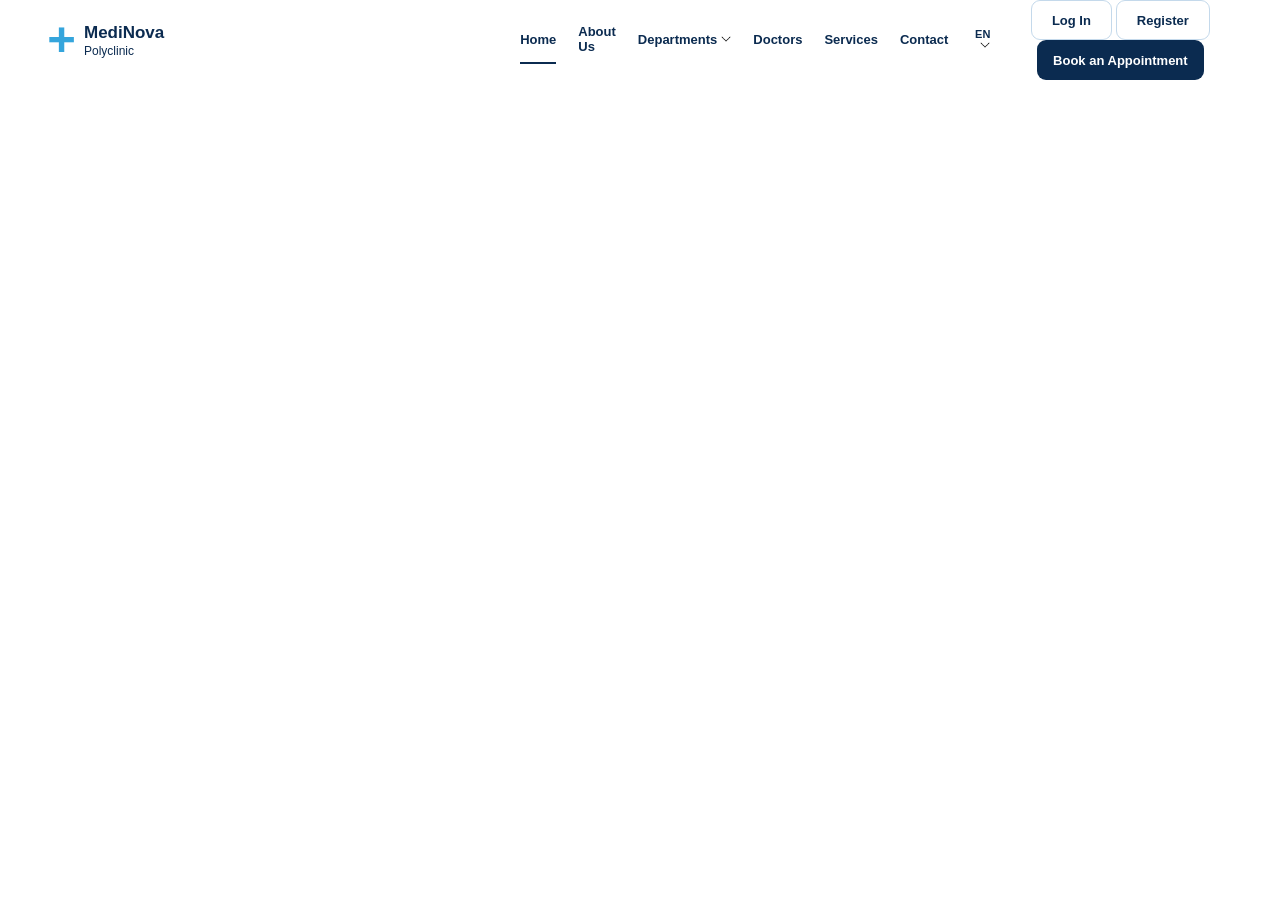
==== index.html @ 89d858ab "Struktura e pergjithshme e projektit Hapja e files te nevojshem per realizimin e projektit si dhe pe" ====
<!DOCTYPE html>
<html lang="en">
<head>
    <meta charset="UTF-8">
    <meta name="viewport" content="width=device-width, initial-scale=1.0">
    <title>Medinova Polyclinic</title>
    <link rel="stylesheet" href="CSS/style.css">
    <link rel="stylesheet" href="CSS/index.css">
</head>
<body>
    <header class="site-header">
        <a class="logo" href="index.html">
            <span class="logo-plus">+</span>
            <span class="logo-text"><strong>MediNova</strong><small>Polyclinic</small></span>
        </a>
        <button class="menu-toggle" id="menuToggle" aria-label="Open navigation">&#9776;</button>

        <nav class="main-nav" id="mainNav">
            <a class="active" href="index.html">Home</a>
            <a href="Pages/about.html">About Us</a>
            <a href="Pages/departments.html">Departments <img class="down-arrow" src="images/down-arrow.png" alt=""></a>
            <a href="Pages/doctors.html">Doctors</a>
            <a href="Pages/services.html">Services</a>
            <a href="Pages/contact.html">Contact</a>
        </nav>

        <div class="header-actions">
            <button class="language-button">EN <img class="down-arrow" src="images/down-arrow.png" alt=""><button>
            <a href="Pages/login.html" class="button button-light">Log In</a>
            <a href="Pages/register.html" class="button button-light">Register</a>
            <a href="Pages/appointments.html" class="button button-dark header-appointment">Book an Appointment</a> 
        </div>
    </header>


    <main>

    </main>


    <script src="JS/index.js"></script>
</body>
</html>
---- CSS/style.css ----
/* stil bazik per body */
*{
    box-sizing: border-box;
    padding: 0;
    margin: 0;
}

body {
    font-family: Arial, Helvetica, sans-serif;
    color: #0b2b50;
    background: #ffffff;
    font-size: 14px;
}

a {
    color: inherit;
    text-decoration: none;
}

button {
    font: inherit;
    cursor: pointer;
}

.section-container {
    width: min(92%, 1200px);
    margin: 0 auto;
}

/* stili per header */
.site-header {
    width: 100%;
    min-height: 60px;
    padding: 0 3.7%;
    display: flex;
    align-items: center;
    justify-content: space-between;
    gap: 24px;
    background: #ffffff;
}

.logo {
    display: flex;
    align-items: center;
    gap: 8px;
    flex-shrink: 0;
}

.logo-plus {
    color: #35a5dc;
    font-size: 49px;
    font-weight: bold;
    line-height: 0.8;
}

.logo-text {
    display: flex;
    flex-direction: column;
    color: #0b2b50;
}

.logo-text strong {
    font-size: 17px;
}

.logo-text small {
    font-size: 12px;
    margin-top: 1px;
}

.main-nav {
    display: flex;
    align-items: center;
    gap: 22px;
    height: 60px;
    margin-left: 28%;
}

.main-nav a {
    font-size: 13px;
    font-weight: bold;
    height: 80%;
    display: flex;
    align-items: center;
    border-bottom: 2px solid transparent;
}

.main-nav a:hover,
.main-nav a.active {
    border-bottom-color: #0b2b50;
}


.header-actions {
    display: flex;
    align-items: center;
    gap: 15px;
}

.language-button {
    border: 0;
    background: transparent;
    color: #0b2b50;
    font-weight: bold;
    font-size: 11px;
}

.language-button span {
    margin-left: 4px;
}

button {
    appearance: none;
    background: none;
    border: none;
    padding: 0;
    font: inherit;
    color: inherit;
    cursor: pointer;
}
.button {
    min-height: 40px;
    padding: 0 20px;
    border-radius: 9px;
    display: inline-flex;
    align-items: center;
    justify-content: center;
    font-size: 13px;
    font-weight: bold;
    border: 1px solid transparent; 
    transition: 0.2s;
}

.button-dark {
    color: #ffffff;
    background: #0b2b50;
}

.button-dark:hover {
    background: #17436f;
}

.button-light {
    color: #0b2b50;
    border-color: #c4d9eb;
    background: transparent;
}

.button-light:hover {
    background: #ffffff;
}

.header-appointment {
    min-height: 40px;
    padding: 0 15px;
    font-size: 13px;
}

.menu-toggle {
    display: none;
    border: 0;
    background: transparent;
    color: #0b2b50;
    font-size: 24px;
}

.down-arrow {
    margin-left: 4px;
    width: 10px;

}

/* perfundon stili per header */
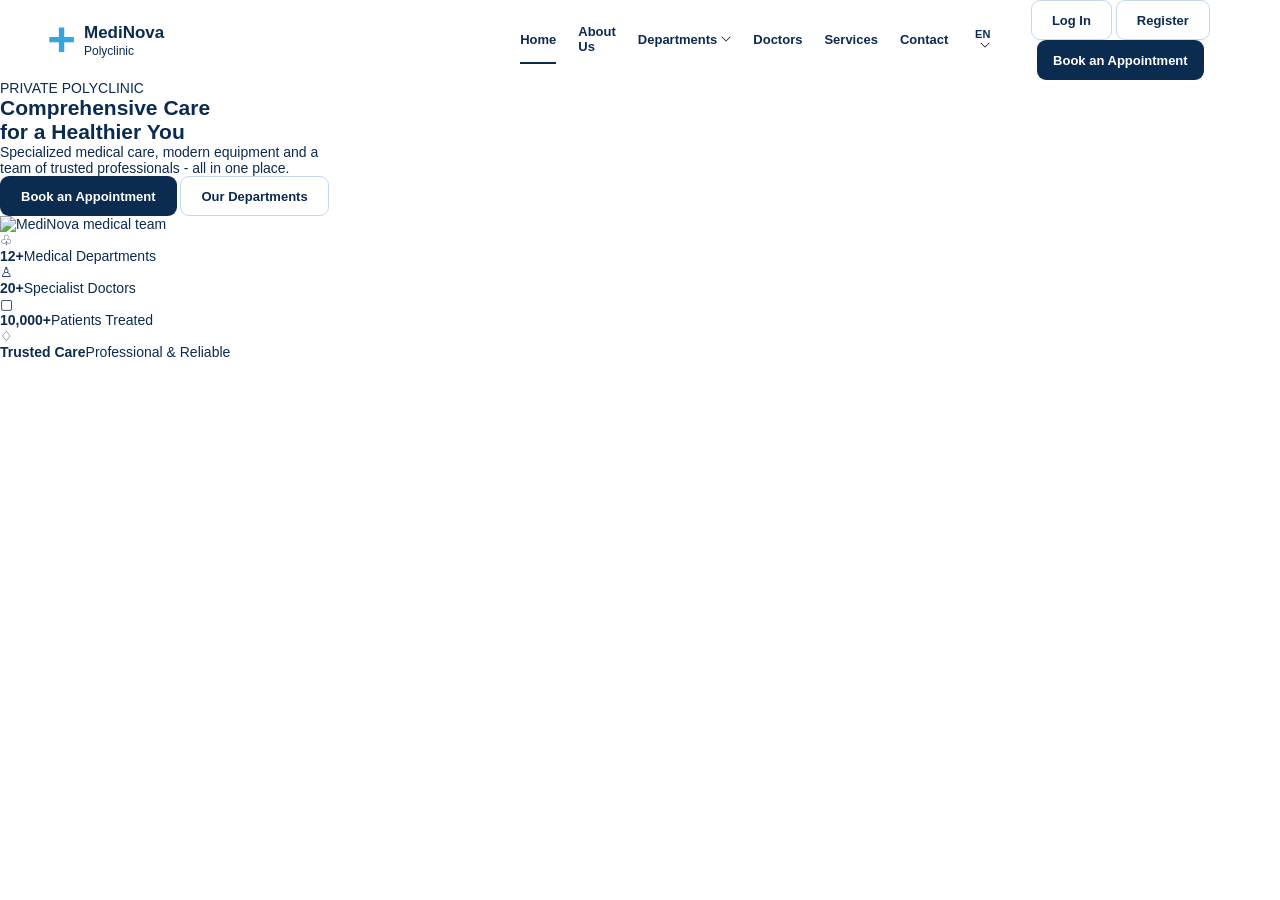
==== commit 9a96dbcb: "Hero-section & statistics Shtimi i seksionit kryesor (hero) dhe statistikat e klinikes ne faqen krye" ====
--- a/index.html
+++ b/index.html
@@ -34,7 +34,39 @@
 
 
     <main>
+        <section class="hero">
+            <div class="hero-content">
+                <p class="eyebrow"> PRIVATE POLYCLINIC</p>
+                <h1>Comprehensive Care <br> for a <span>Healthier You</span></h1>
+                <p class="hero-description">Specialized medical care, modern equipment and a <br class="desktop-break">team of trusted professionals - all in one place.</p>
+                <div class="hero-buttons">
+                    <a href="Pages/appointments.html" class="button button-dark">Book an Appointment</a>
+                    <a href="Pages/departments.html" class="button button-light">Our Departments</a>
+                </div>
+            </div>
+            <div class="hero-image">
+                <img src="images/polyclinic.jpeg" alt="MediNova medical team">
+            </div>
+        </section>
 
+        <section class="statistics" aria-label="Clinic statistics">
+            <div class="stat-item">
+                <span class="stat-icon">♧ </span>
+                <div><strong>12+</strong><span>Medical Departments</span></div>
+            </div>
+            <div class="stat-item">
+                <span class="stat-icon people-icon">♙</span>
+                <div><strong>20+</strong><span>Specialist Doctors</span></div>
+            </div>
+            <div class="stat-item">
+                <span class="stat-icon">▢</span>
+                <div><strong>10,000+</strong><span>Patients Treated</span></div>
+            </div>
+            <div class="stat-item">
+                <span class="stat-icon">♢</span>
+                <div><strong>Trusted Care</strong><span>Professional &amp; Reliable</span></div>
+            </div>
+        </section>
     </main>
 
 
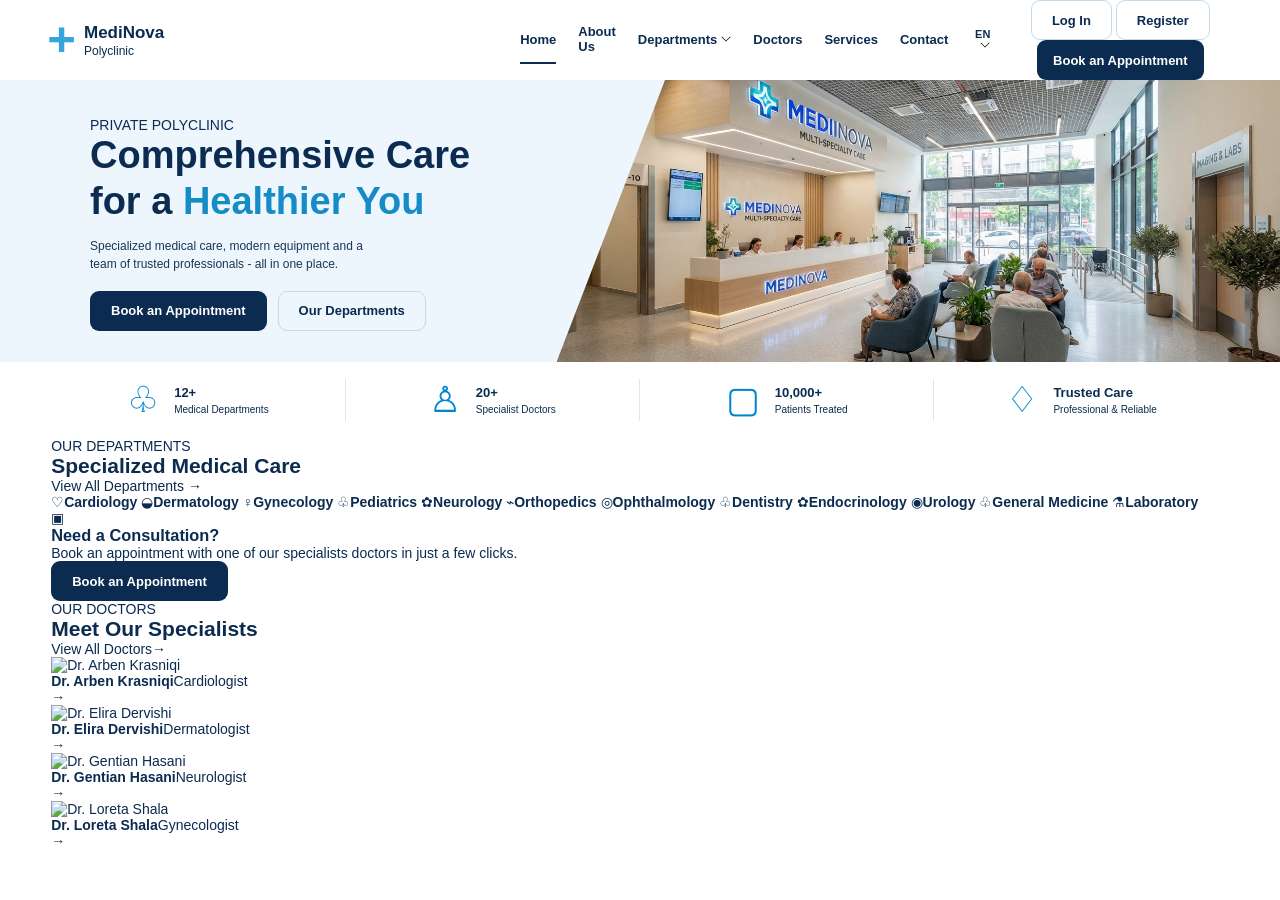
==== commit b146715b: "Krijimi i seksioneve: Departamentet, banneri per termine dhe mjeket specialiste Krijimi dhe organizi" ====
--- a/index.html
+++ b/index.html
@@ -67,6 +67,69 @@
                 <div><strong>Trusted Care</strong><span>Professional &amp; Reliable</span></div>
             </div>
         </section>
+
+        <section class="departments-section section-container">
+            <div class="section-heading">
+                <div>
+                    <p class="eyebrow">OUR DEPARTMENTS</p>
+                    <h2>Specialized Medical Care</h2>
+                </div>
+                <a class="text-link" href="Pages/departments.html">View All Departments <span>→</span></a>
+            </div>
+
+            <div class="department-grid">
+                <a class="department-card" href="Pages/specificdep.html?department=cardiology"><span class="department-icon">♡</span><strong>Cardiology</strong></a>
+                <a class="department-card" href="Pages/specificdep.html?department=dermatology"><span class="department-icon">◒</span><strong>Dermatology</strong></a>
+                <a class="department-card" href="Pages/specificdep.html?department=gynecology"><span class="department-icon">♀</span><strong>Gynecology</strong></a>
+                <a class="department-card" href="Pages/specificdep.html?department=pediatrics"><span class="department-icon">♧</span><strong>Pediatrics</strong></a>
+                <a class="department-card" href="Pages/specificdep.html?department=neurology"><span class="department-icon">✿</span><strong>Neurology</strong></a>
+                <a class="department-card" href="Pages/specificdep.html?department=orthopedics"><span class="department-icon">⌁</span><strong>Orthopedics</strong></a>
+                <a class="department-card" href="Pages/specificdep.html?department=ophthalmology"><span class="department-icon">◎</span><strong>Ophthalmology</strong></a>
+                <a class="department-card" href="Pages/specificdep.html?department=dentistry"><span class="department-icon">♧</span><strong>Dentistry</strong></a>
+                <a class="department-card" href="Pages/specificdep.html?department=endocrinology"><span class="department-icon">✿</span><strong>Endocrinology</strong></a>
+                <a class="department-card" href="Pages/specificdep.html?department=urology"><span class="department-icon">◉</span><strong>Urology</strong></a>
+                <a class="department-card" href="Pages/specificdep.html?department=general-medicine"><span class="department-icon">♧</span><strong>General Medicine</strong></a>
+                <a class="department-card" href="Pages/specificdep.html?department=laboratory"><span class="department-icon">⚗</span><strong>Laboratory</strong></a>
+            </div>
+        </section>
+
+        <section class="appointment-banner section-container">
+            <div class="banner-icon">▣</div>
+            <div class="banner-copy">
+                <h3>Need a Consultation?</h3>
+                <p>Book an appointment with one of our specialists doctors in just a few clicks.</p>
+            </div>
+            <a class="button button-dark" href="Pages/appointments.html">Book an Appointment</a>
+        </section>
+
+        <section class="doctors-section section-container">
+            <div class="section-heading">
+                <div>
+                    <p class="eyebrow">OUR DOCTORS</p>
+                    <h2>Meet Our Specialists</h2>
+                </div>
+                <a class="text-link" href="Pages/doctors.html">View All Doctors<span>→</span></a>
+            </div>
+
+            <div class="doctor-grid">
+                <a class="doctor-card" href="Pages/specificdoc.html?doctor=arben-krasniqi">
+                    <img src="images/arbenKrasniqi.jpg" alt="Dr. Arben Krasniqi">
+                    <div class="doctor-info"><div><strong>Dr. Arben Krasniqi</strong><span>Cardiologist</span></div><span class="doctor-arrow">→</span></div>
+                </a>
+                <a class="doctor-card" href="Pages/specificdoc.html?doctor=elira-dervishi">
+                    <img src="images/eliraDervishi.avif" alt="Dr. Elira Dervishi">
+                    <div class="doctor-info"><div><strong>Dr. Elira Dervishi</strong><span>Dermatologist</span></div><span class="doctor-arrow">→</span></div>
+                </a>
+                <a class="doctor-card" href="Pages/specificdoc.html?doctor=gentian-hasani">
+                    <img src="images/gentianHasani.jpg" alt="Dr. Gentian Hasani">
+                    <div class="doctor-info"><div><strong>Dr. Gentian Hasani</strong><span>Neurologist</span></div><span class="doctor-arrow">→</span></div>
+                </a>
+                <a class="doctor-card" href="Pages/specificdoc.html?doctor=loreta-shala">
+                    <img src="images/loretaShala.jpg" alt="Dr. Loreta Shala">
+                    <div class="doctor-info"><div><strong>Dr. Loreta Shala</strong><span>Gynecologist</span></div><span class="doctor-arrow">→</span></div>
+                </a>
+            </div>
+        </section>
     </main>
 
 
--- a/CSS/index.css
+++ b/CSS/index.css
@@ -0,0 +1,84 @@
+.hero {
+  min-height: 282px;
+  display: grid;
+  grid-template-columns: 1fr 1.3fr;
+  background: #edf6fd;
+  overflow: hidden;
+}
+
+.hero-content {
+  padding: 28px 0 22px 90px;
+  align-self: center;
+}
+
+.hero h1 {
+  font-size: 38px;
+  line-height: 1.2;
+  margin-bottom: 12px;
+}
+
+.hero h1 span {
+  color: #168cc7;
+}
+
+.hero-description {
+  color: #183755;
+  font-size: 12px;
+  line-height: 1.55;
+  margin-bottom: 17px;
+}
+
+.hero-buttons {
+  display: flex;
+  gap: 11px;
+}
+
+.hero-image {
+  height: 282px;
+  background-color: #edf6fd;
+  clip-path: polygon(15% 0, 100% 0, 100% 100%, 0 100%);
+}
+
+.hero-image img {
+  width: 100%;
+  height: 100%;
+  min-height: 282px;
+  object-fit: cover;
+}
+
+.statistics {
+  width: min(92%, 1200px);
+  min-height: 76px;
+  margin: 0 auto;
+  display: grid;
+  grid-template-columns: repeat(4, 1fr);
+  align-items: center;
+}
+
+.stat-item {
+  min-height: 42px;
+  display: flex;
+  align-items: center;
+  justify-content: center;
+  gap: 15px;
+  border-right: 1px solid #dce8f1;
+}
+.stat-item:last-child {
+  border: 0;
+}
+.stat-icon {
+  color: #0085d1;
+  font-size: 36px;
+  line-height: 1;
+}
+.stat-item div {
+  display: flex;
+  flex-direction: column;
+  gap: 4px;
+}
+.stat-item strong {
+  font-size: 13px;
+}
+.stat-item div span {
+  font-size: 10px;
+}
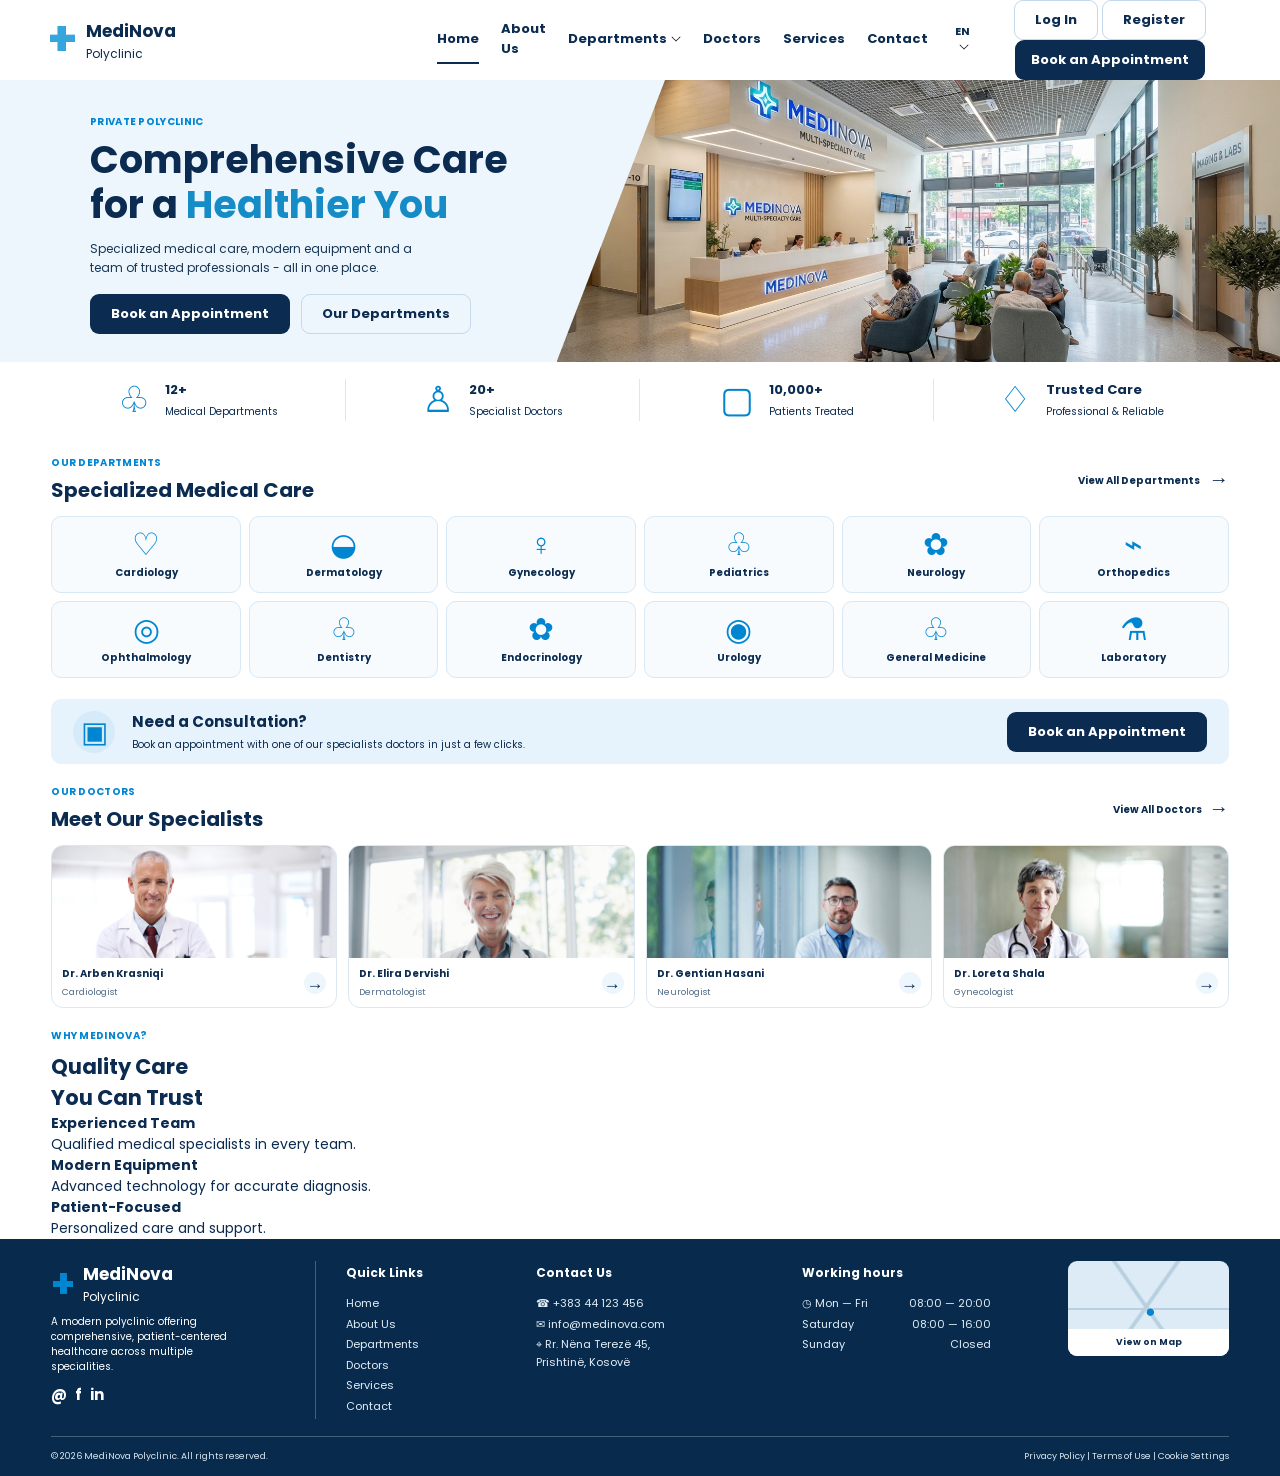
==== commit 4c3648f5: "perfundimi i homepage" ====
--- a/index.html
+++ b/index.html
@@ -6,6 +6,11 @@
     <title>Medinova Polyclinic</title>
     <link rel="stylesheet" href="CSS/style.css">
     <link rel="stylesheet" href="CSS/index.css">
+
+    <link rel="preconnect" href="https://fonts.googleapis.com">
+    <link rel="preconnect" href="https://fonts.gstatic.com" crossorigin>
+
+    <link href="https://fonts.googleapis.com/css2?family=Poppins:wght@300;400;500;600;700&display=swap" rel="stylesheet">
 </head>
 <body>
     <header class="site-header">
@@ -130,7 +135,77 @@
                 </a>
             </div>
         </section>
+
+        <section class="why-section">
+            <div class="why-inner section-container">
+                <div class="why-title"><p class="eyebrow">WHY MEDINOVA?</p><h2>Quality Care <br> You Can Trust</h2></div>
+                <div class="why-item"><span></span><div><strong>Experienced Team</strong><p>Qualified medical specialists in every team.</p></div></div>
+                <div class="why-item"><span></span><div><strong>Modern Equipment</strong><p>Advanced technology for accurate diagnosis.</p></div></div>
+                <div class="why-item"><span></span><div><strong>Patient-Focused</strong><p>Personalized care and support.</p></div></div>
+
+            </div>
+        </section>
     </main>
+
+    <footer class="site-footer">
+        <div class="footer-main section-container">
+            <div class="footer-brand">
+                <a href="index.html" class="logo footer-logo">
+                    <span class="logo-plus">+</span>
+                    <span class="logo-text">
+                        <strong>MediNova</strong>
+                        <small>Polyclinic</small>
+                    </span>
+                </a>
+                <p>A modern polyclinic offering comprehensive, patient-centered healthcare across multiple specialities.</p>
+                <div class="social-links">
+                    <a href="#">@</a>
+                    <a href="#">f</a>
+                    <a href="#">in</a>
+                </div>
+            </div>
+            <div class="footer-column">
+                <h4>Quick Links</h4>
+                <a href="index.html">Home</a>
+                <a href="Pages/about.html">About Us</a>
+                <a href="Pages/departments.html">Departments</a>
+                <a href="Pages/doctors.html">Doctors</a>
+                <a href="Pages/services.html">Services</a>
+                <a href="Pages/contact.html">Contact</a>
+            </div>
+            <div class="footer-column">
+                <h4>Contact Us</h4>
+                <p>☎ +383 44 123 456</p>
+                <p>✉ info@medinova.com</p>
+                <p>⌖ Rr. Nëna Terezë 45,<br>Prishtinë, Kosovë</p>
+            </div>
+            <div class="footer-column hours-column">
+                <h4>Working hours</h4>
+                <p>
+                    <span>◷ Mon — Fri</span>
+                    <span>08:00 — 20:00</span>
+                </p>
+                <p><span>Saturday</span>
+                    <span>08:00 — 16:00</span>
+                </p>
+                <p>
+                    <span>Sunday</span>
+                    <span>Closed</span>
+                </p>
+            </div>
+            <a href="Pages/contact.html" class="map-card">
+                <span class="map-lines"></span>
+                <span class="map-pin">●</span>
+                <strong>View on Map</strong>
+            </a>
+        </div>
+        <div class="footer-bottom section-container">
+            <span>© 2026 MediNova Polyclinic. All rights reserved.</span>
+            <div>
+                <a href="#">Privacy Policy</a> | <a href="#">Terms of Use</a> | <a href="#">Cookie Settings</a>
+            </div>
+        </div>
+    </footer>
 
 
     <script src="JS/index.js"></script>
--- a/CSS/style.css
+++ b/CSS/style.css
@@ -6,7 +6,7 @@
 }
 
 body {
-    font-family: Arial, Helvetica, sans-serif;
+    font-family: "Poppins", sans-serif;
     color: #0b2b50;
     background: #ffffff;
     font-size: 14px;
@@ -73,7 +73,7 @@
     align-items: center;
     gap: 22px;
     height: 60px;
-    margin-left: 28%;
+    margin-left: 20%;
 }
 
 .main-nav a {
@@ -170,4 +170,136 @@
 
 }
 
-/* perfundon stili per header */+
+.eyebrow {
+    color: #0085d1;
+    font-size: 10px;
+    font-weight: bold;
+    letter-spacing: 0.3px;
+    margin-bottom: 7px;
+}
+
+h1, h2, h3, h4 {
+    color: #0b2b50;
+}
+
+.site-footer {
+    color: #ffffff;
+    background: #082b4d;
+}
+
+.site-footer a {
+    color: inherit;
+}
+
+.footer-main {
+    min-height: 185px;
+    padding-top: 22px;
+    padding-bottom: 17px;
+    display: grid;
+    grid-template-columns: 1.4fr 0.85fr 1.25fr 1.25fr 0.85fr;
+    gap: 30px;
+}
+
+.footer-brand {
+    padding-right: 20px;
+    border-right: 1px solid #42617d;
+}
+
+.footer-logo {
+    margin-bottom: 8px;
+}
+
+.footer-logo .logo-plus,
+.footer-logo .logo-text {
+    color: #ffffff;
+}
+
+.footer-logo .logo-plus {
+    font-size: 40px;
+    color:#0085d1;
+}
+
+.footer-brand p {
+    max-width: 190px;
+    font-size: 10px;
+    line-height: 1.5;
+}
+
+.social-links {
+    display: flex;
+    gap: 8px;
+    margin-top: 9px;
+    font-weight: bold;
+    font-size: 15px;
+}
+
+.footer-column h4 {
+    color: #ffffff;
+    font-size: 12px;
+    margin: 3px 0 13px;
+}
+
+.footer-column a,
+.footer-column p {
+    display: block;
+    color: #e2edf6;
+    font-size: 11px;
+    line-height: 1.6;
+    margin-bottom: 3px;
+}
+
+.hours-column p {
+    display: flex;
+    justify-content: space-between;
+    width: 80%;
+    gap: 2px;
+}
+
+.map-card {
+    height: 95px;
+    position: relative;
+    overflow: hidden;
+    border-radius: 9px;
+    background: #dcebf5;
+    color: #0b2b50 !important;
+    display: flex;
+    justify-content: center;
+    align-items: flex-end;
+}
+
+.map-lines {
+    position: absolute;
+    inset: 0;
+    background:
+        linear-gradient(55deg, transparent 48%, #b7cfdf 49%, #b7cfdf 50%, transparent 51%),
+        linear-gradient(125deg, transparent 47%, #b7cfdf 48%, #b7cfdf 49%, transparent 50%),
+        linear-gradient(0deg, transparent 48%, #b7cfdf 49%, #b7cfdf 50%, transparent 51%);
+}
+
+.map-pin {
+    position: absolute;
+    top: 37px;
+    left: 48%;
+    color: #0085d1;
+    font-size: 17px;
+}
+
+.map-card strong {
+    width: 100%;
+    padding: 7px;
+    text-align: center;
+    background: #ffffff;
+    font-size: 9px;
+    z-index: 1;
+}
+
+.footer-bottom {
+    min-height: 40px;
+    border-top: 1px solid #42617d;
+    display: flex;
+    justify-content: space-between;
+    align-items: center;
+    font-size: 9px;
+    color: #d9e5ef;
+}
--- a/CSS/index.css
+++ b/CSS/index.css
@@ -82,3 +82,160 @@
 .stat-item div span {
   font-size: 10px;
 }
+.departments-section {
+  padding-top: 17px;
+}
+
+.section-heading {
+  display: flex;
+  justify-content: space-between;
+  align-items: center;
+  margin-bottom: 14px;
+}
+
+.section-heading h2 {
+  font-size: 20px;
+  line-height: 1.2;
+}
+
+.text-link {
+  font-size: 10px;
+  font-weight: bold;
+}
+
+.text-link span {
+  font-size: 20px;
+  vertical-align: -2px;
+  margin-left: 7px;
+}
+
+.department-grid {
+  display: grid;
+  grid-template-columns: repeat(6, 1fr);
+  gap: 8px;
+}
+
+.department-card {
+  min-height: 77px;
+  border: 1px solid #d8e8f5;
+  border-radius: 10px;
+  background: #f8fbfe;
+  display: flex;
+  flex-direction: column;
+  align-items: center;
+  justify-content: center;
+  gap: 5px;
+  transition: 0.2s;
+}
+
+.department-card:hover {
+  border-color: #168cc7;
+  background: #edf6fd;
+}
+
+.department-icon {
+  color: #0085d1;
+  font-size: 31px;
+  line-height: 1;
+}
+
+.department-card strong {
+  font-size: 10px;
+}
+
+.appointment-banner {
+  min-height: 65px;
+  margin-top: 21px;
+  margin-bottom: 20px;
+  padding: 10px 22px;
+  border-radius: 10px;
+  background: #e7f3fc;
+  display: flex;
+  align-items: center;
+  gap: 17px;
+}
+
+.banner-icon {
+  width: 42px;
+  height: 42px;
+  border-radius: 50%;
+  display: grid;
+  place-items: center;
+  color: #0085d1;
+  background: #d5ebfa;
+  font-size: 29px;
+}
+
+.banner-copy {
+  flex: 1;
+}
+
+.banner-copy h3 {
+  font-size: 15px;
+  margin-bottom: 4px;
+}
+
+.banner-copy p {
+  font-size: 10px;
+}
+
+.appointment-banner .button {
+  min-width: 148px;
+}
+
+.doctors-section {
+  padding-bottom: 20px;
+}
+
+.doctor-grid {
+  display: grid;
+  grid-template-columns: repeat(4, 1fr);
+  gap: 11px;
+}
+
+.doctor-card {
+  overflow: hidden;
+  border: 1px solid #dce8f1;
+  border-radius: 12px;
+  background: #ffffff;
+}
+
+.doctor-card img {
+  display: block;
+  width: 100%;
+  height: 112px;
+  object-fit: cover;
+  object-position: top;
+}
+
+.doctor-info {
+  min-height: 43px;
+  padding: 8px 10px;
+  display: flex;
+  justify-content: space-between;
+  align-items: center;
+}
+
+.doctor-info div {
+  display: flex;
+  flex-direction: column;
+  gap: 4px;
+}
+
+.doctor-info strong {
+  font-size: 10px;
+}
+
+.doctor-info div span {
+  color: #536d87;
+  font-size: 9px;
+}
+.doctor-arrow {
+  width: 22px;
+  height: 22px;
+  display: grid;
+  place-items: center;
+  border-radius: 50%;
+  background: #edf6fd;
+  font-size: 17px;
+}
